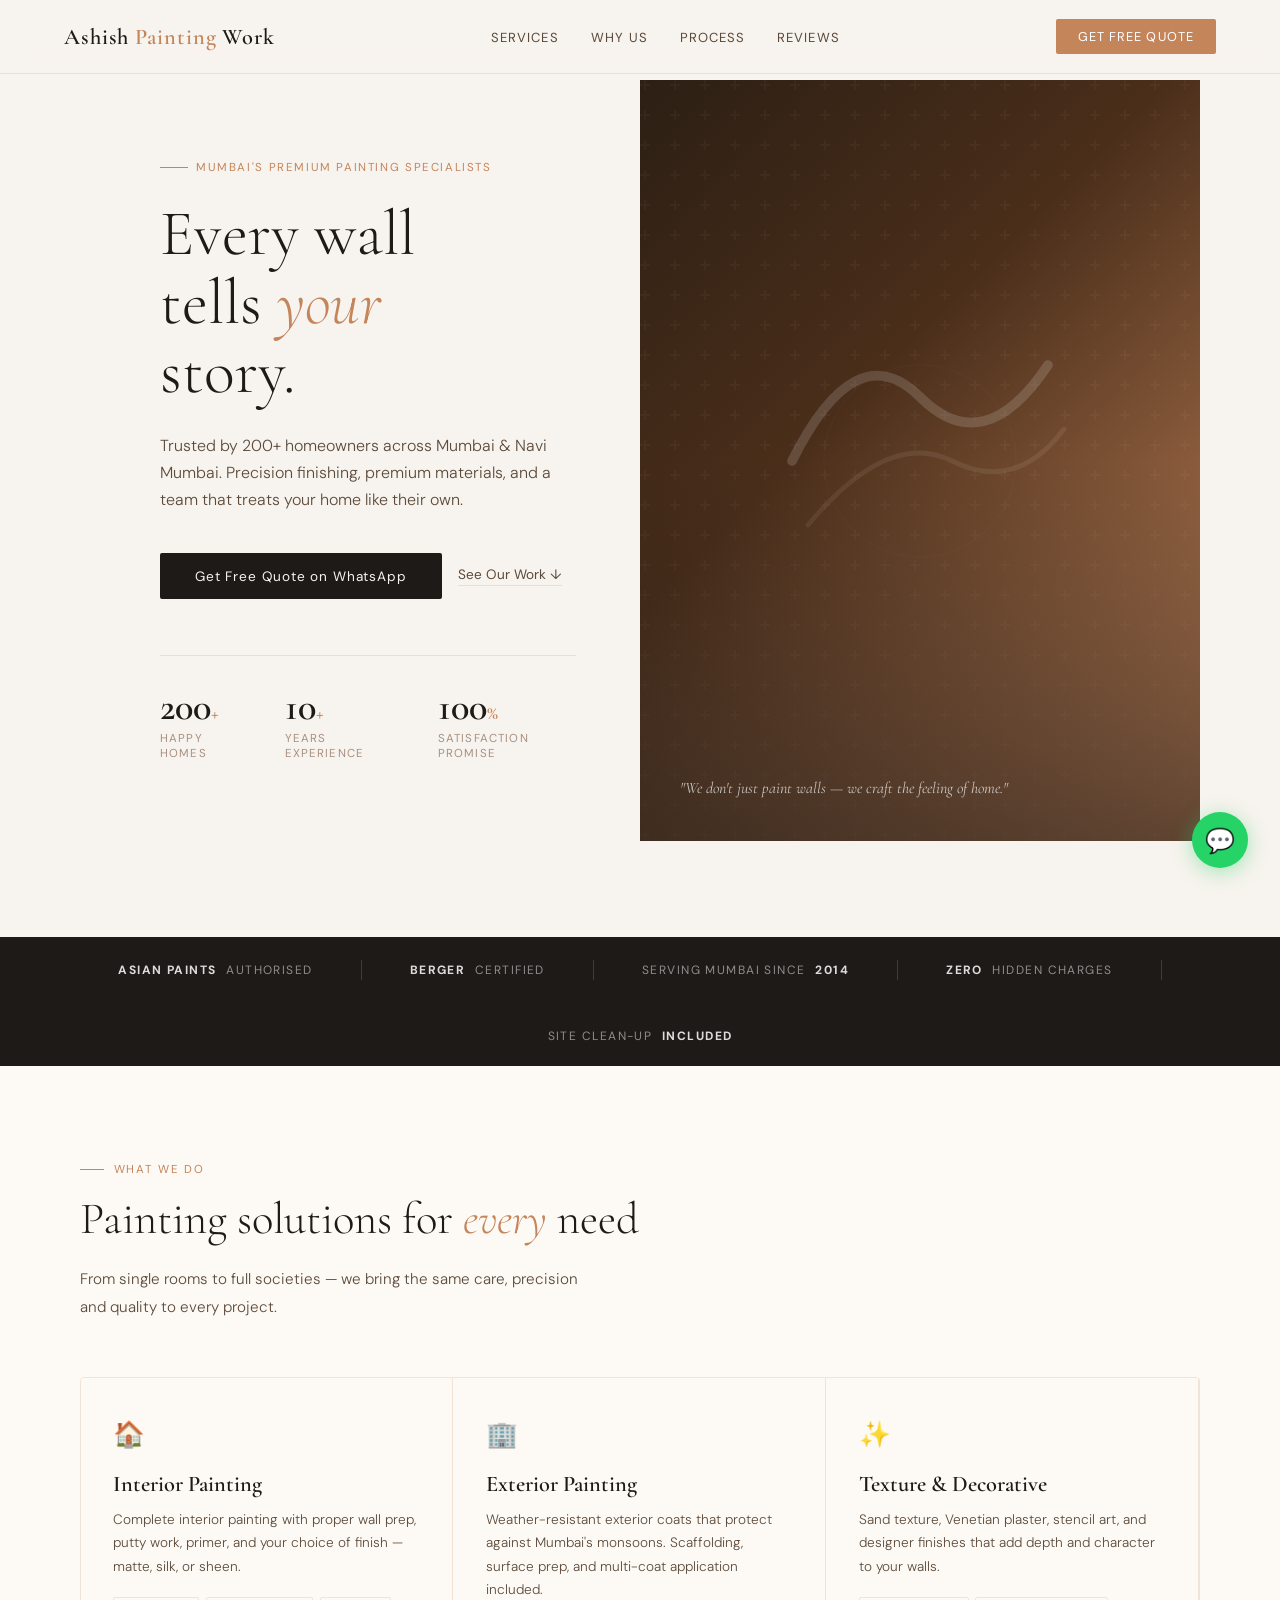
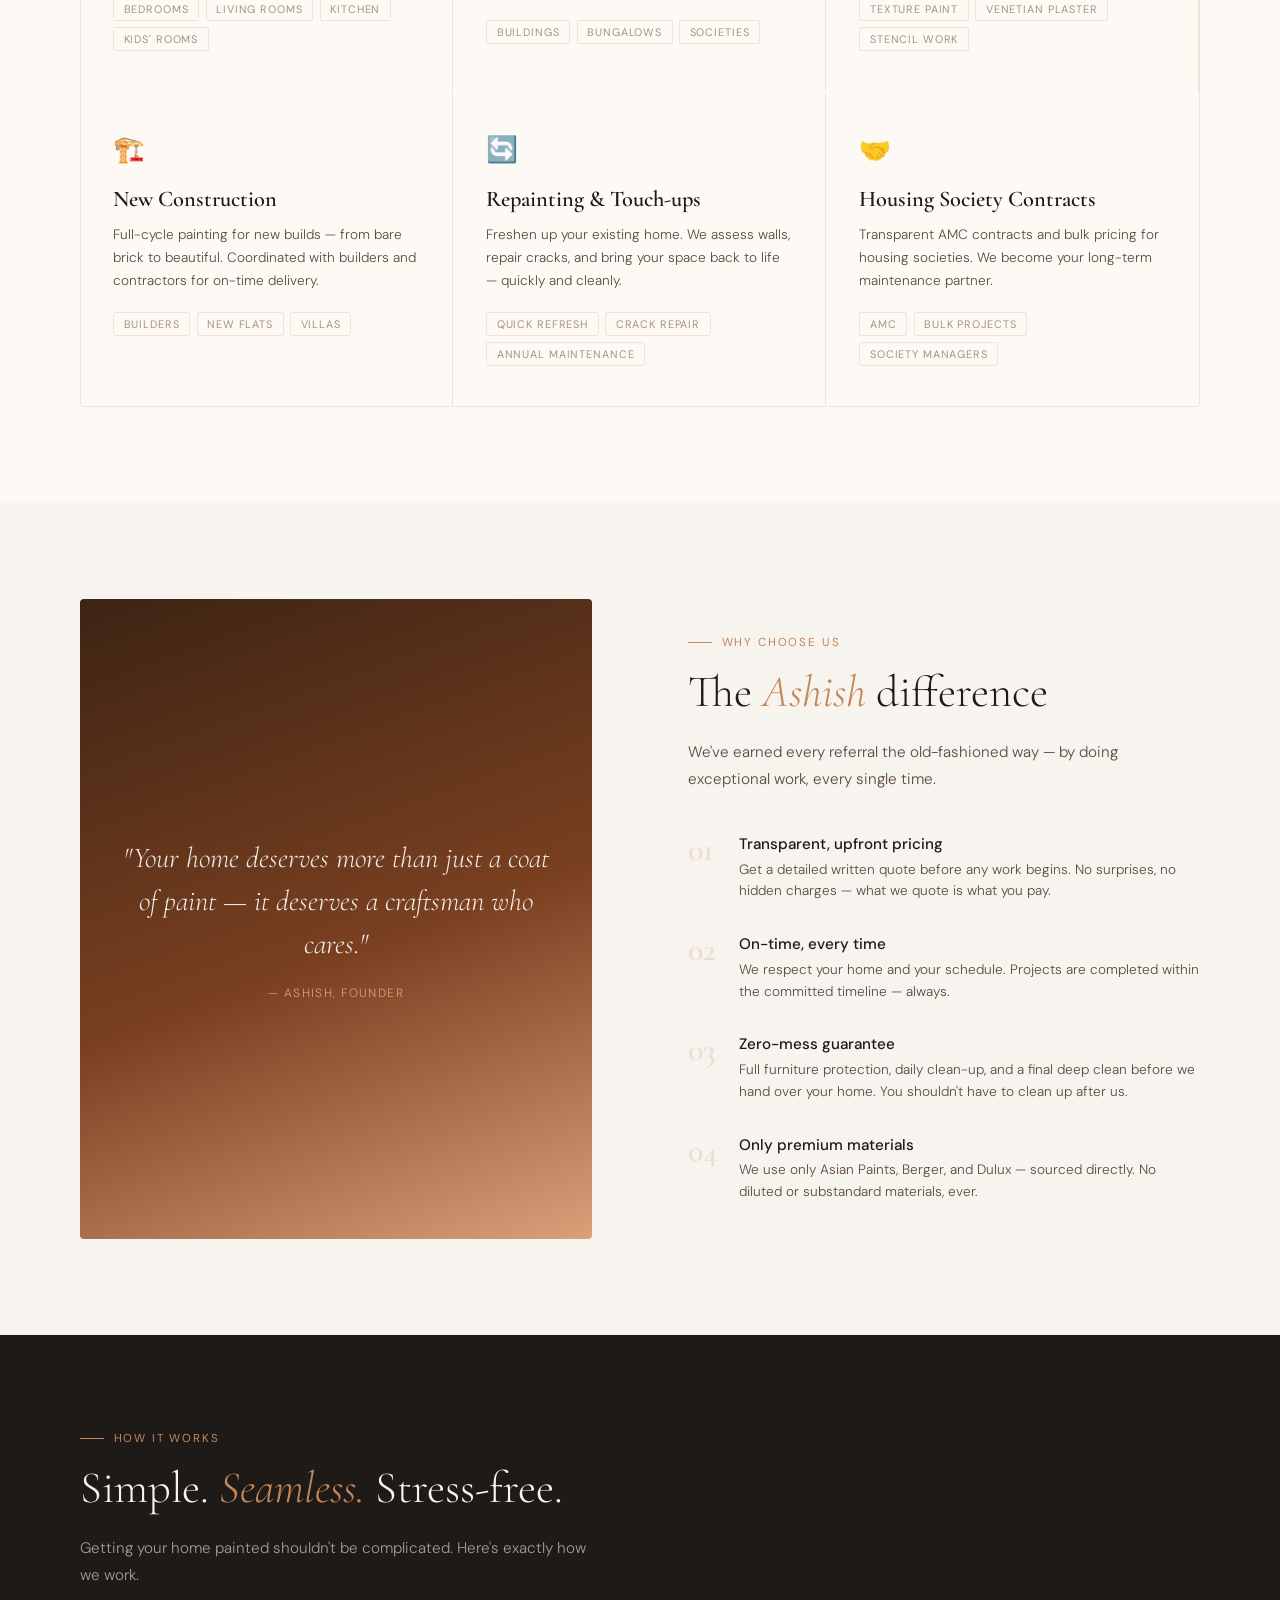
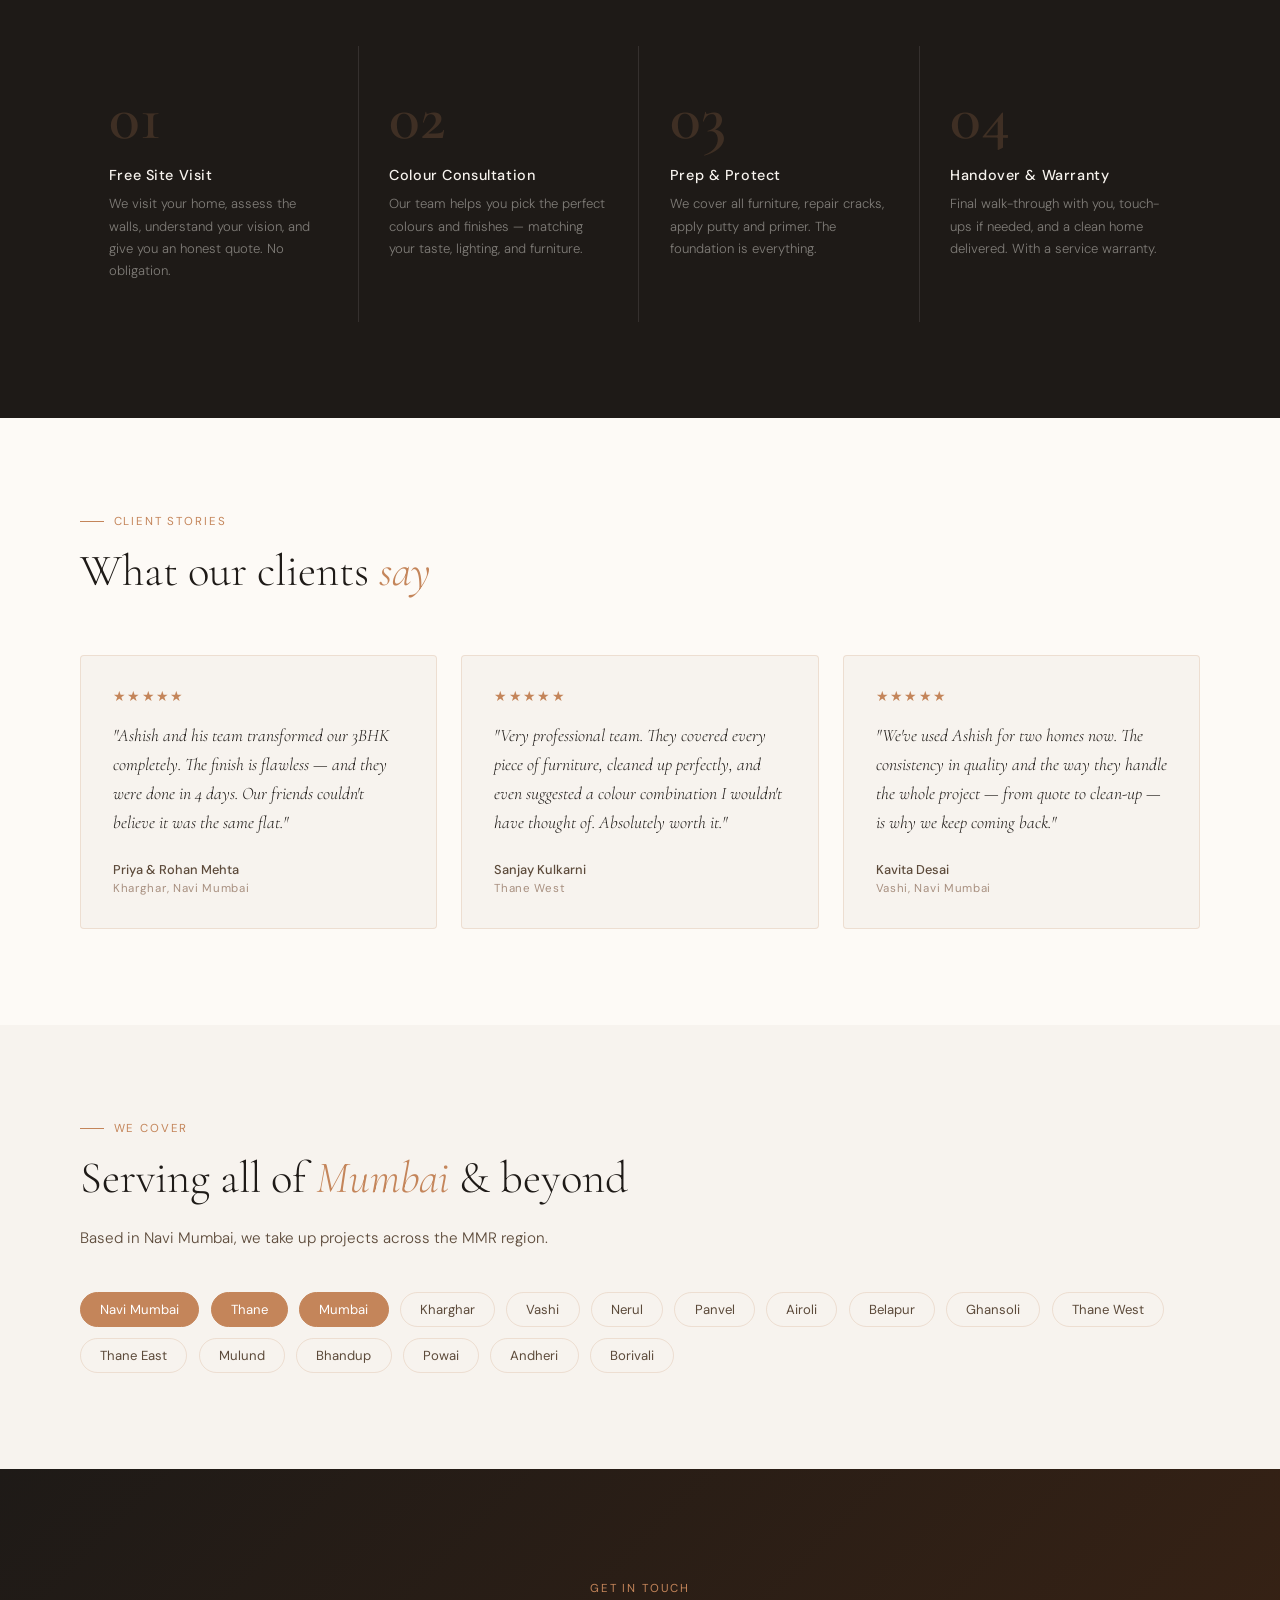
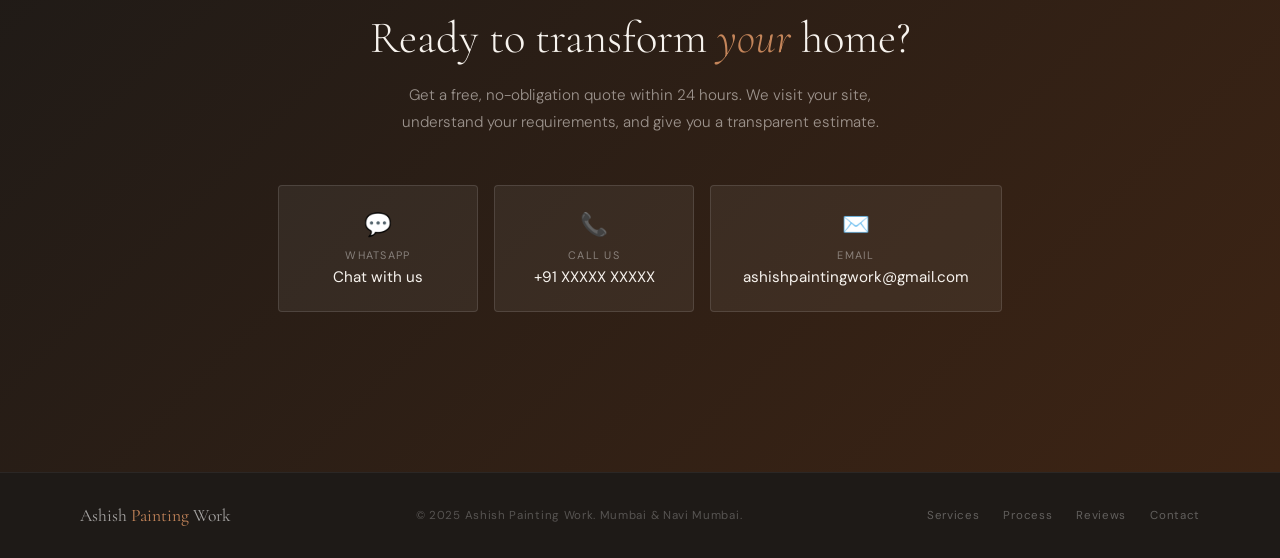
==== index.html @ 5269b021 "Add files via upload" ====
<!DOCTYPE html>
<html lang="en">
<head>
<meta charset="UTF-8">
<meta name="viewport" content="width=device-width, initial-scale=1.0">
<title>Ashish Painting Work — Premium Home Painting, Mumbai & Navi Mumbai</title>
<meta name="description" content="Mumbai's trusted premium home painting service. Serving Navi Mumbai, Thane & beyond. Quality finishes, on-time delivery, zero compromise.">
<link rel="preconnect" href="https://fonts.googleapis.com">
<link href="https://fonts.googleapis.com/css2?family=Cormorant+Garamond:ital,wght@0,300;0,400;0,600;1,300;1,400&family=DM+Sans:wght@300;400;500&display=swap" rel="stylesheet">
<style>
  :root {
    --cream: #F7F3EE;
    --warm-white: #FDFAF6;
    --clay: #C4855A;
    --clay-light: #D9A07A;
    --clay-dark: #8C5230;
    --charcoal: #1E1A17;
    --mid: #5C4A3A;
    --soft: #A89080;
    --border: rgba(196,133,90,0.2);
  }

  *, *::before, *::after { box-sizing: border-box; margin: 0; padding: 0; }

  html { scroll-behavior: smooth; }

  body {
    font-family: 'DM Sans', sans-serif;
    background: var(--cream);
    color: var(--charcoal);
    overflow-x: hidden;
  }

  /* ── NAV ── */
  nav {
    position: fixed; top: 0; left: 0; right: 0; z-index: 100;
    display: flex; justify-content: space-between; align-items: center;
    padding: 1.2rem 4rem;
    background: rgba(247,243,238,0.88);
    backdrop-filter: blur(12px);
    border-bottom: 1px solid var(--border);
    transition: padding 0.3s;
  }
  .nav-logo {
    font-family: 'Cormorant Garamond', serif;
    font-size: 1.4rem; font-weight: 600;
    letter-spacing: 0.04em; color: var(--charcoal);
    text-decoration: none;
  }
  .nav-logo span { color: var(--clay); }
  .nav-links { display: flex; gap: 2rem; list-style: none; }
  .nav-links a {
    font-size: 0.82rem; letter-spacing: 0.08em; text-transform: uppercase;
    text-decoration: none; color: var(--mid);
    transition: color 0.2s;
  }
  .nav-links a:hover { color: var(--clay); }
  .nav-cta {
    background: var(--clay); color: white;
    padding: 0.55rem 1.4rem; border-radius: 2px;
    font-size: 0.8rem; letter-spacing: 0.08em; text-transform: uppercase;
    text-decoration: none; transition: background 0.2s;
  }
  .nav-cta:hover { background: var(--clay-dark); color: white; }

  /* ── HERO ── */
  .hero {
    min-height: 100vh;
    display: grid; grid-template-columns: 1fr 1fr;
    padding-top: 80px;
    overflow: hidden;
  }
  .hero-left {
    display: flex; flex-direction: column; justify-content: center;
    padding: 5rem 4rem 5rem 5rem;
    position: relative;
  }
  .hero-badge {
    display: inline-flex; align-items: center; gap: 0.5rem;
    font-size: 0.72rem; letter-spacing: 0.14em; text-transform: uppercase;
    color: var(--clay); margin-bottom: 1.5rem;
  }
  .hero-badge::before {
    content: ''; width: 28px; height: 1px; background: var(--clay);
  }
  .hero-title {
    font-family: 'Cormorant Garamond', serif;
    font-size: clamp(3rem, 5vw, 5.2rem);
    font-weight: 300; line-height: 1.08;
    color: var(--charcoal); margin-bottom: 1.6rem;
  }
  .hero-title em { font-style: italic; color: var(--clay); }
  .hero-subtitle {
    font-size: 1rem; line-height: 1.7; color: var(--mid);
    max-width: 400px; margin-bottom: 2.5rem;
    font-weight: 300;
  }
  .hero-actions { display: flex; gap: 1rem; align-items: center; flex-wrap: wrap; }
  .btn-primary {
    background: var(--charcoal); color: var(--cream);
    padding: 0.9rem 2.2rem; border-radius: 2px;
    font-size: 0.85rem; letter-spacing: 0.06em;
    text-decoration: none; transition: background 0.2s, transform 0.2s;
    display: inline-block;
  }
  .btn-primary:hover { background: var(--clay); transform: translateY(-1px); }
  .btn-secondary {
    color: var(--mid); font-size: 0.85rem;
    text-decoration: none; display: flex; align-items: center; gap: 0.4rem;
    border-bottom: 1px solid var(--border); padding-bottom: 2px;
    transition: color 0.2s, border-color 0.2s;
  }
  .btn-secondary:hover { color: var(--clay); border-color: var(--clay); }

  .hero-stats {
    display: flex; gap: 2.5rem; margin-top: 3.5rem;
    padding-top: 2rem; border-top: 1px solid var(--border);
  }
  .stat-num {
    font-family: 'Cormorant Garamond', serif;
    font-size: 2.4rem; font-weight: 600; color: var(--charcoal);
    line-height: 1;
  }
  .stat-num span { font-size: 1.2rem; color: var(--clay); }
  .stat-label { font-size: 0.72rem; letter-spacing: 0.1em; text-transform: uppercase; color: var(--soft); margin-top: 0.3rem; }

  .hero-right {
    position: relative; overflow: hidden;
    background: var(--charcoal);
  }
  .hero-visual {
    width: 100%; height: 100%;
    background: linear-gradient(135deg, #2C1F14 0%, #4A2E1A 40%, #C4855A 100%);
    position: relative;
    display: flex; align-items: center; justify-content: center;
  }
  .hero-visual::before {
    content: '';
    position: absolute; inset: 0;
    background: url("data:image/svg+xml,%3Csvg width='60' height='60' viewBox='0 0 60 60' xmlns='http://www.w3.org/2000/svg'%3E%3Cg fill='none' fill-rule='evenodd'%3E%3Cg fill='%23ffffff' fill-opacity='0.03'%3E%3Cpath d='M36 34v-4h-2v4h-4v2h4v4h2v-4h4v-2h-4zm0-30V0h-2v4h-4v2h4v4h2V6h4V4h-4zM6 34v-4H4v4H0v2h4v4h2v-4h4v-2H6zM6 4V0H4v4H0v2h4v4h2V6h4V4H6z'/%3E%3C/g%3E%3C/g%3E%3C/svg%3E");
  }
  .hero-img-overlay {
    position: absolute; inset: 0;
    background: linear-gradient(to bottom, transparent 50%, rgba(30,26,23,0.6) 100%);
  }
  .hero-img-text {
    position: absolute; bottom: 2.5rem; left: 2.5rem; right: 2.5rem;
    font-family: 'Cormorant Garamond', serif;
    font-size: 1rem; font-style: italic; color: rgba(255,255,255,0.7);
    line-height: 1.6;
  }
  /* Paint stroke decorative SVG */
  .brush-stroke {
    width: 320px; height: 320px; opacity: 0.15;
  }

  /* ── TRUST BAR ── */
  .trust-bar {
    background: var(--charcoal);
    padding: 1.4rem 5rem;
    display: flex; align-items: center; justify-content: center;
    gap: 3rem; flex-wrap: wrap;
  }
  .trust-item {
    font-size: 0.75rem; letter-spacing: 0.12em; text-transform: uppercase;
    color: rgba(255,255,255,0.5); display: flex; align-items: center; gap: 0.6rem;
  }
  .trust-item strong { color: rgba(255,255,255,0.85); }
  .trust-divider { width: 1px; height: 20px; background: rgba(255,255,255,0.15); }

  /* ── SECTION SHARED ── */
  section { padding: 6rem 5rem; }
  .section-eyebrow {
    font-size: 0.72rem; letter-spacing: 0.16em; text-transform: uppercase;
    color: var(--clay); margin-bottom: 1rem;
    display: flex; align-items: center; gap: 0.6rem;
  }
  .section-eyebrow::before { content: ''; width: 24px; height: 1px; background: var(--clay); }
  .section-title {
    font-family: 'Cormorant Garamond', serif;
    font-size: clamp(2rem, 3.5vw, 3.2rem);
    font-weight: 300; line-height: 1.2; color: var(--charcoal);
    margin-bottom: 1.2rem;
  }
  .section-title em { font-style: italic; color: var(--clay); }
  .section-body { font-size: 0.95rem; line-height: 1.8; color: var(--mid); max-width: 520px; font-weight: 300; }

  /* ── SERVICES ── */
  #services { background: var(--warm-white); }
  .services-grid {
    display: grid; grid-template-columns: repeat(3, 1fr);
    gap: 1.5px; margin-top: 3.5rem;
    border: 1.5px solid var(--border); border-radius: 4px; overflow: hidden;
  }
  .service-card {
    background: var(--warm-white); padding: 2.5rem 2rem;
    border-right: 1.5px solid var(--border);
    transition: background 0.3s;
    position: relative; overflow: hidden;
  }
  .service-card:last-child { border-right: none; }
  .service-card::before {
    content: ''; position: absolute; bottom: 0; left: 0;
    width: 0; height: 2px; background: var(--clay);
    transition: width 0.4s;
  }
  .service-card:hover { background: #FDF5EE; }
  .service-card:hover::before { width: 100%; }
  .service-icon {
    font-size: 1.6rem; margin-bottom: 1.2rem;
  }
  .service-name {
    font-family: 'Cormorant Garamond', serif;
    font-size: 1.4rem; font-weight: 600; color: var(--charcoal);
    margin-bottom: 0.7rem;
  }
  .service-desc {
    font-size: 0.85rem; line-height: 1.7; color: var(--mid); font-weight: 300;
  }
  .service-tags {
    display: flex; flex-wrap: wrap; gap: 0.4rem; margin-top: 1.2rem;
  }
  .tag {
    font-size: 0.68rem; letter-spacing: 0.08em; text-transform: uppercase;
    padding: 0.25rem 0.6rem; border: 1px solid var(--border);
    color: var(--soft); border-radius: 2px;
  }

  /* ── WHY US ── */
  #why {
    display: grid; grid-template-columns: 1fr 1fr; gap: 6rem;
    align-items: center;
  }
  .why-visual {
    background: var(--charcoal); border-radius: 4px;
    aspect-ratio: 4/5; position: relative; overflow: hidden;
    display: flex; align-items: center; justify-content: center;
  }
  .why-visual-inner {
    width: 100%; height: 100%;
    background: linear-gradient(160deg, #3D2414 0%, #7A4020 55%, var(--clay-light) 100%);
    display: flex; align-items: center; justify-content: center;
  }
  .why-quote {
    font-family: 'Cormorant Garamond', serif;
    font-size: 1.8rem; font-style: italic; font-weight: 300;
    color: rgba(255,255,255,0.9); text-align: center; padding: 2rem;
    line-height: 1.5;
  }
  .why-quote cite {
    display: block; margin-top: 1.2rem;
    font-size: 0.75rem; font-style: normal;
    letter-spacing: 0.12em; text-transform: uppercase;
    color: var(--clay-light); font-family: 'DM Sans', sans-serif;
  }
  .why-points { display: flex; flex-direction: column; gap: 2rem; margin-top: 2.5rem; }
  .why-point { display: flex; gap: 1.2rem; align-items: flex-start; }
  .why-number {
    font-family: 'Cormorant Garamond', serif;
    font-size: 2rem; font-weight: 600; color: var(--border);
    line-height: 1; flex-shrink: 0; width: 2rem;
  }
  .why-point-title {
    font-size: 0.95rem; font-weight: 500; color: var(--charcoal); margin-bottom: 0.3rem;
  }
  .why-point-desc { font-size: 0.85rem; color: var(--mid); line-height: 1.6; font-weight: 300; }

  /* ── PROCESS ── */
  #process { background: var(--charcoal); color: var(--cream); }
  #process .section-title { color: var(--cream); }
  #process .section-body { color: rgba(247,243,238,0.6); }
  .process-steps {
    display: grid; grid-template-columns: repeat(4, 1fr);
    gap: 2px; margin-top: 3.5rem;
  }
  .process-step {
    padding: 2.5rem 1.8rem;
    border-right: 1px solid rgba(247,243,238,0.1);
    position: relative;
  }
  .process-step:last-child { border-right: none; }
  .step-num {
    font-family: 'Cormorant Garamond', serif;
    font-size: 4rem; font-weight: 600; line-height: 1;
    color: rgba(196,133,90,0.2); margin-bottom: 1rem;
  }
  .step-title {
    font-size: 0.9rem; font-weight: 500; color: var(--cream);
    margin-bottom: 0.6rem; letter-spacing: 0.04em;
  }
  .step-desc { font-size: 0.82rem; color: rgba(247,243,238,0.45); line-height: 1.7; font-weight: 300; }

  /* ── TESTIMONIALS ── */
  #testimonials { background: var(--warm-white); }
  .testimonials-grid {
    display: grid; grid-template-columns: repeat(3, 1fr);
    gap: 1.5rem; margin-top: 3.5rem;
  }
  .testimonial-card {
    background: var(--cream); border: 1px solid var(--border);
    border-radius: 4px; padding: 2rem;
    transition: box-shadow 0.3s;
  }
  .testimonial-card:hover { box-shadow: 0 8px 32px rgba(196,133,90,0.12); }
  .stars { color: var(--clay); font-size: 0.85rem; margin-bottom: 1rem; letter-spacing: 0.1em; }
  .testimonial-text {
    font-family: 'Cormorant Garamond', serif;
    font-size: 1.1rem; font-style: italic; font-weight: 300;
    line-height: 1.65; color: var(--charcoal); margin-bottom: 1.5rem;
  }
  .testimonial-author { font-size: 0.8rem; font-weight: 500; color: var(--mid); }
  .testimonial-location { font-size: 0.72rem; color: var(--soft); margin-top: 0.15rem; letter-spacing: 0.06em; }

  /* ── SERVICE AREAS ── */
  #areas { background: var(--cream); }
  .areas-grid {
    display: flex; flex-wrap: wrap; gap: 0.7rem; margin-top: 2.5rem;
  }
  .area-chip {
    padding: 0.5rem 1.2rem;
    border: 1px solid var(--border); border-radius: 100px;
    font-size: 0.82rem; color: var(--mid);
    transition: all 0.2s;
  }
  .area-chip:hover { border-color: var(--clay); color: var(--clay); background: rgba(196,133,90,0.05); }
  .area-chip.primary {
    background: var(--clay); color: white; border-color: var(--clay);
  }

  /* ── CTA SECTION ── */
  #contact {
    background: linear-gradient(135deg, #1E1A17 0%, #3D2414 100%);
    text-align: center; padding: 7rem 5rem;
  }
  #contact .section-eyebrow { justify-content: center; }
  #contact .section-eyebrow::before { display: none; }
  #contact .section-title { color: var(--cream); text-align: center; margin: 0 auto 1rem; }
  #contact .section-body { color: rgba(247,243,238,0.55); text-align: center; margin: 0 auto 3rem; }
  .contact-options {
    display: flex; gap: 1rem; justify-content: center; flex-wrap: wrap;
    margin-bottom: 3rem;
  }
  .contact-card {
    background: rgba(255,255,255,0.06);
    border: 1px solid rgba(255,255,255,0.12);
    border-radius: 4px; padding: 1.5rem 2rem;
    text-decoration: none; color: var(--cream);
    transition: background 0.2s, border-color 0.2s;
    text-align: center; min-width: 200px;
  }
  .contact-card:hover { background: rgba(196,133,90,0.15); border-color: var(--clay); }
  .contact-card-icon { font-size: 1.4rem; margin-bottom: 0.6rem; }
  .contact-card-label { font-size: 0.68rem; letter-spacing: 0.12em; text-transform: uppercase; color: rgba(255,255,255,0.4); margin-bottom: 0.3rem; }
  .contact-card-value { font-size: 0.95rem; font-weight: 400; }

  /* ── FOOTER ── */
  footer {
    background: var(--charcoal); padding: 2rem 5rem;
    display: flex; justify-content: space-between; align-items: center;
    border-top: 1px solid rgba(255,255,255,0.06); flex-wrap: wrap; gap: 1rem;
  }
  .footer-logo {
    font-family: 'Cormorant Garamond', serif;
    font-size: 1.1rem; color: rgba(255,255,255,0.6);
  }
  .footer-logo span { color: var(--clay); }
  .footer-copy { font-size: 0.72rem; color: rgba(255,255,255,0.25); letter-spacing: 0.06em; }
  .footer-links { display: flex; gap: 1.5rem; }
  .footer-links a { font-size: 0.72rem; color: rgba(255,255,255,0.3); text-decoration: none; letter-spacing: 0.06em; transition: color 0.2s; }
  .footer-links a:hover { color: var(--clay); }

  /* ── WHATSAPP FLOAT ── */
  .whatsapp-float {
    position: fixed; bottom: 2rem; right: 2rem; z-index: 200;
    background: #25D366; color: white;
    width: 56px; height: 56px; border-radius: 50%;
    display: flex; align-items: center; justify-content: center;
    font-size: 1.5rem; text-decoration: none;
    box-shadow: 0 4px 20px rgba(37,211,102,0.4);
    transition: transform 0.2s, box-shadow 0.2s;
  }
  .whatsapp-float:hover {
    transform: scale(1.1);
    box-shadow: 0 6px 28px rgba(37,211,102,0.55);
  }

  /* ── ANIMATIONS ── */
  .fade-up {
    opacity: 0; transform: translateY(24px);
    animation: fadeUp 0.7s ease forwards;
  }
  @keyframes fadeUp {
    to { opacity: 1; transform: translateY(0); }
  }
  .delay-1 { animation-delay: 0.15s; }
  .delay-2 { animation-delay: 0.3s; }
  .delay-3 { animation-delay: 0.45s; }
  .delay-4 { animation-delay: 0.6s; }

  /* ── RESPONSIVE ── */
  @media (max-width: 900px) {
    nav { padding: 1rem 1.5rem; }
    .nav-links { display: none; }
    .hero { grid-template-columns: 1fr; }
    .hero-right { height: 300px; }
    .hero-left { padding: 3rem 1.5rem; }
    section { padding: 4rem 1.5rem; }
    .services-grid { grid-template-columns: 1fr; }
    .service-card { border-right: none; border-bottom: 1.5px solid var(--border); }
    #why { grid-template-columns: 1fr; gap: 2.5rem; }
    .process-steps { grid-template-columns: 1fr 1fr; }
    .process-step { border-bottom: 1px solid rgba(247,243,238,0.1); }
    .testimonials-grid { grid-template-columns: 1fr; }
    footer { flex-direction: column; text-align: center; padding: 2rem 1.5rem; }
    #contact { padding: 4rem 1.5rem; }
    .trust-bar { padding: 1.2rem 1.5rem; gap: 1.2rem; }
    .trust-divider { display: none; }
  }
</style>
</head>
<body>

<!-- NAV -->
<nav>
  <a href="#" class="nav-logo">Ashish <span>Painting</span> Work</a>
  <ul class="nav-links">
    <li><a href="#services">Services</a></li>
    <li><a href="#why">Why Us</a></li>
    <li><a href="#process">Process</a></li>
    <li><a href="#testimonials">Reviews</a></li>
  </ul>
  <a href="https://wa.me/91XXXXXXXXXX?text=Hi%2C%20I%27m%20interested%20in%20a%20painting%20quote" class="nav-cta" target="_blank">Get Free Quote</a>
</nav>

<!-- HERO -->
<section class="hero">
  <div class="hero-left">
    <div class="hero-badge fade-up">Mumbai's Premium Painting Specialists</div>
    <h1 class="hero-title fade-up delay-1">
      Every wall<br>tells <em>your</em><br>story.
    </h1>
    <p class="hero-subtitle fade-up delay-2">
      Trusted by 200+ homeowners across Mumbai & Navi Mumbai. Precision finishing, premium materials, and a team that treats your home like their own.
    </p>
    <div class="hero-actions fade-up delay-3">
      <a href="https://wa.me/91XXXXXXXXXX?text=Hi%2C%20I%27d%20like%20a%20free%20quote" class="btn-primary" target="_blank">Get Free Quote on WhatsApp</a>
      <a href="#services" class="btn-secondary">See Our Work ↓</a>
    </div>
    <div class="hero-stats fade-up delay-4">
      <div>
        <div class="stat-num">200<span>+</span></div>
        <div class="stat-label">Happy Homes</div>
      </div>
      <div>
        <div class="stat-num">10<span>+</span></div>
        <div class="stat-label">Years Experience</div>
      </div>
      <div>
        <div class="stat-num">100<span>%</span></div>
        <div class="stat-label">Satisfaction Promise</div>
      </div>
    </div>
  </div>
  <div class="hero-right">
    <div class="hero-visual">
      <svg class="brush-stroke" viewBox="0 0 200 200" fill="none" xmlns="http://www.w3.org/2000/svg">
        <path d="M20 100 Q60 20 100 60 Q140 100 180 40" stroke="white" stroke-width="6" stroke-linecap="round" fill="none"/>
        <path d="M30 140 Q80 80 120 100 Q160 120 190 80" stroke="white" stroke-width="3" stroke-linecap="round" fill="none" opacity="0.5"/>
        <circle cx="100" cy="100" r="60" stroke="white" stroke-width="1" opacity="0.1"/>
        <circle cx="100" cy="100" r="40" stroke="white" stroke-width="0.5" opacity="0.08"/>
      </svg>
      <div class="hero-img-overlay"></div>
      <div class="hero-img-text">
        "We don't just paint walls — we craft the feeling of home."
      </div>
    </div>
  </div>
</section>

<!-- TRUST BAR -->
<div class="trust-bar">
  <div class="trust-item"><strong>Asian Paints</strong> Authorised</div>
  <div class="trust-divider"></div>
  <div class="trust-item"><strong>Berger</strong> Certified</div>
  <div class="trust-divider"></div>
  <div class="trust-item">Serving Mumbai since <strong>2014</strong></div>
  <div class="trust-divider"></div>
  <div class="trust-item"><strong>Zero</strong> Hidden Charges</div>
  <div class="trust-divider"></div>
  <div class="trust-item">Site Clean-up <strong>Included</strong></div>
</div>

<!-- SERVICES -->
<section id="services">
  <div class="section-eyebrow">What We Do</div>
  <h2 class="section-title">Painting solutions for <em>every</em> need</h2>
  <p class="section-body">From single rooms to full societies — we bring the same care, precision and quality to every project.</p>

  <div class="services-grid">
    <div class="service-card">
      <div class="service-icon">🏠</div>
      <div class="service-name">Interior Painting</div>
      <p class="service-desc">Complete interior painting with proper wall prep, putty work, primer, and your choice of finish — matte, silk, or sheen.</p>
      <div class="service-tags">
        <span class="tag">Bedrooms</span>
        <span class="tag">Living Rooms</span>
        <span class="tag">Kitchen</span>
        <span class="tag">Kids' Rooms</span>
      </div>
    </div>
    <div class="service-card">
      <div class="service-icon">🏢</div>
      <div class="service-name">Exterior Painting</div>
      <p class="service-desc">Weather-resistant exterior coats that protect against Mumbai's monsoons. Scaffolding, surface prep, and multi-coat application included.</p>
      <div class="service-tags">
        <span class="tag">Buildings</span>
        <span class="tag">Bungalows</span>
        <span class="tag">Societies</span>
      </div>
    </div>
    <div class="service-card">
      <div class="service-icon">✨</div>
      <div class="service-name">Texture & Decorative</div>
      <p class="service-desc">Sand texture, Venetian plaster, stencil art, and designer finishes that add depth and character to your walls.</p>
      <div class="service-tags">
        <span class="tag">Texture Paint</span>
        <span class="tag">Venetian Plaster</span>
        <span class="tag">Stencil Work</span>
      </div>
    </div>
    <div class="service-card">
      <div class="service-icon">🏗️</div>
      <div class="service-name">New Construction</div>
      <p class="service-desc">Full-cycle painting for new builds — from bare brick to beautiful. Coordinated with builders and contractors for on-time delivery.</p>
      <div class="service-tags">
        <span class="tag">Builders</span>
        <span class="tag">New Flats</span>
        <span class="tag">Villas</span>
      </div>
    </div>
    <div class="service-card">
      <div class="service-icon">🔄</div>
      <div class="service-name">Repainting & Touch-ups</div>
      <p class="service-desc">Freshen up your existing home. We assess walls, repair cracks, and bring your space back to life — quickly and cleanly.</p>
      <div class="service-tags">
        <span class="tag">Quick Refresh</span>
        <span class="tag">Crack Repair</span>
        <span class="tag">Annual Maintenance</span>
      </div>
    </div>
    <div class="service-card">
      <div class="service-icon">🤝</div>
      <div class="service-name">Housing Society Contracts</div>
      <p class="service-desc">Transparent AMC contracts and bulk pricing for housing societies. We become your long-term maintenance partner.</p>
      <div class="service-tags">
        <span class="tag">AMC</span>
        <span class="tag">Bulk Projects</span>
        <span class="tag">Society Managers</span>
      </div>
    </div>
  </div>
</section>

<!-- WHY US -->
<section id="why">
  <div class="why-visual">
    <div class="why-visual-inner">
      <div class="why-quote">
        "Your home deserves more than just a coat of paint — it deserves a craftsman who cares."
        <cite>— Ashish, Founder</cite>
      </div>
    </div>
  </div>
  <div>
    <div class="section-eyebrow">Why Choose Us</div>
    <h2 class="section-title">The <em>Ashish</em> difference</h2>
    <p class="section-body">We've earned every referral the old-fashioned way — by doing exceptional work, every single time.</p>

    <div class="why-points">
      <div class="why-point">
        <div class="why-number">01</div>
        <div>
          <div class="why-point-title">Transparent, upfront pricing</div>
          <p class="why-point-desc">Get a detailed written quote before any work begins. No surprises, no hidden charges — what we quote is what you pay.</p>
        </div>
      </div>
      <div class="why-point">
        <div class="why-number">02</div>
        <div>
          <div class="why-point-title">On-time, every time</div>
          <p class="why-point-desc">We respect your home and your schedule. Projects are completed within the committed timeline — always.</p>
        </div>
      </div>
      <div class="why-point">
        <div class="why-number">03</div>
        <div>
          <div class="why-point-title">Zero-mess guarantee</div>
          <p class="why-point-desc">Full furniture protection, daily clean-up, and a final deep clean before we hand over your home. You shouldn't have to clean up after us.</p>
        </div>
      </div>
      <div class="why-point">
        <div class="why-number">04</div>
        <div>
          <div class="why-point-title">Only premium materials</div>
          <p class="why-point-desc">We use only Asian Paints, Berger, and Dulux — sourced directly. No diluted or substandard materials, ever.</p>
        </div>
      </div>
    </div>
  </div>
</section>

<!-- PROCESS -->
<section id="process">
  <div class="section-eyebrow">How It Works</div>
  <h2 class="section-title">Simple. <em>Seamless.</em> Stress-free.</h2>
  <p class="section-body">Getting your home painted shouldn't be complicated. Here's exactly how we work.</p>

  <div class="process-steps">
    <div class="process-step">
      <div class="step-num">01</div>
      <div class="step-title">Free Site Visit</div>
      <p class="step-desc">We visit your home, assess the walls, understand your vision, and give you an honest quote. No obligation.</p>
    </div>
    <div class="process-step">
      <div class="step-num">02</div>
      <div class="step-title">Colour Consultation</div>
      <p class="step-desc">Our team helps you pick the perfect colours and finishes — matching your taste, lighting, and furniture.</p>
    </div>
    <div class="process-step">
      <div class="step-num">03</div>
      <div class="step-title">Prep & Protect</div>
      <p class="step-desc">We cover all furniture, repair cracks, apply putty and primer. The foundation is everything.</p>
    </div>
    <div class="process-step">
      <div class="step-num">04</div>
      <div class="step-title">Handover & Warranty</div>
      <p class="step-desc">Final walk-through with you, touch-ups if needed, and a clean home delivered. With a service warranty.</p>
    </div>
  </div>
</section>

<!-- TESTIMONIALS -->
<section id="testimonials">
  <div class="section-eyebrow">Client Stories</div>
  <h2 class="section-title">What our clients <em>say</em></h2>

  <div class="testimonials-grid">
    <div class="testimonial-card">
      <div class="stars">★★★★★</div>
      <p class="testimonial-text">"Ashish and his team transformed our 3BHK completely. The finish is flawless — and they were done in 4 days. Our friends couldn't believe it was the same flat."</p>
      <div class="testimonial-author">Priya & Rohan Mehta</div>
      <div class="testimonial-location">Kharghar, Navi Mumbai</div>
    </div>
    <div class="testimonial-card">
      <div class="stars">★★★★★</div>
      <p class="testimonial-text">"Very professional team. They covered every piece of furniture, cleaned up perfectly, and even suggested a colour combination I wouldn't have thought of. Absolutely worth it."</p>
      <div class="testimonial-author">Sanjay Kulkarni</div>
      <div class="testimonial-location">Thane West</div>
    </div>
    <div class="testimonial-card">
      <div class="stars">★★★★★</div>
      <p class="testimonial-text">"We've used Ashish for two homes now. The consistency in quality and the way they handle the whole project — from quote to clean-up — is why we keep coming back."</p>
      <div class="testimonial-author">Kavita Desai</div>
      <div class="testimonial-location">Vashi, Navi Mumbai</div>
    </div>
  </div>
</section>

<!-- SERVICE AREAS -->
<section id="areas">
  <div class="section-eyebrow">We Cover</div>
  <h2 class="section-title">Serving all of <em>Mumbai</em> & beyond</h2>
  <p class="section-body">Based in Navi Mumbai, we take up projects across the MMR region.</p>
  <div class="areas-grid">
    <span class="area-chip primary">Navi Mumbai</span>
    <span class="area-chip primary">Thane</span>
    <span class="area-chip primary">Mumbai</span>
    <span class="area-chip">Kharghar</span>
    <span class="area-chip">Vashi</span>
    <span class="area-chip">Nerul</span>
    <span class="area-chip">Panvel</span>
    <span class="area-chip">Airoli</span>
    <span class="area-chip">Belapur</span>
    <span class="area-chip">Ghansoli</span>
    <span class="area-chip">Thane West</span>
    <span class="area-chip">Thane East</span>
    <span class="area-chip">Mulund</span>
    <span class="area-chip">Bhandup</span>
    <span class="area-chip">Powai</span>
    <span class="area-chip">Andheri</span>
    <span class="area-chip">Borivali</span>
  </div>
</section>

<!-- CTA / CONTACT -->
<section id="contact">
  <div class="section-eyebrow">Get In Touch</div>
  <h2 class="section-title" style="max-width:600px;">Ready to transform <em>your</em> home?</h2>
  <p class="section-body" style="max-width:480px;">Get a free, no-obligation quote within 24 hours. We visit your site, understand your requirements, and give you a transparent estimate.</p>

  <div class="contact-options">
    <a href="https://wa.me/91XXXXXXXXXX?text=Hi%20Ashish%2C%20I%27d%20like%20a%20free%20quote%20for%20painting" class="contact-card" target="_blank">
      <div class="contact-card-icon">💬</div>
      <div class="contact-card-label">WhatsApp</div>
      <div class="contact-card-value">Chat with us</div>
    </a>
    <a href="tel:+91XXXXXXXXXX" class="contact-card">
      <div class="contact-card-icon">📞</div>
      <div class="contact-card-label">Call Us</div>
      <div class="contact-card-value">+91 XXXXX XXXXX</div>
    </a>
    <a href="mailto:ashishpaintingwork@gmail.com" class="contact-card">
      <div class="contact-card-icon">✉️</div>
      <div class="contact-card-label">Email</div>
      <div class="contact-card-value">ashishpaintingwork@gmail.com</div>
    </a>
  </div>
</section>

<!-- FOOTER -->
<footer>
  <div class="footer-logo">Ashish <span>Painting</span> Work</div>
  <div class="footer-copy">© 2025 Ashish Painting Work. Mumbai & Navi Mumbai.</div>
  <div class="footer-links">
    <a href="#services">Services</a>
    <a href="#process">Process</a>
    <a href="#testimonials">Reviews</a>
    <a href="#contact">Contact</a>
  </div>
</footer>

<!-- WHATSAPP FLOAT -->
<a href="https://wa.me/91XXXXXXXXXX?text=Hi%20Ashish%2C%20I%27m%20interested%20in%20a%20painting%20quote" class="whatsapp-float" target="_blank" title="Chat on WhatsApp">💬</a>

</body>
</html>
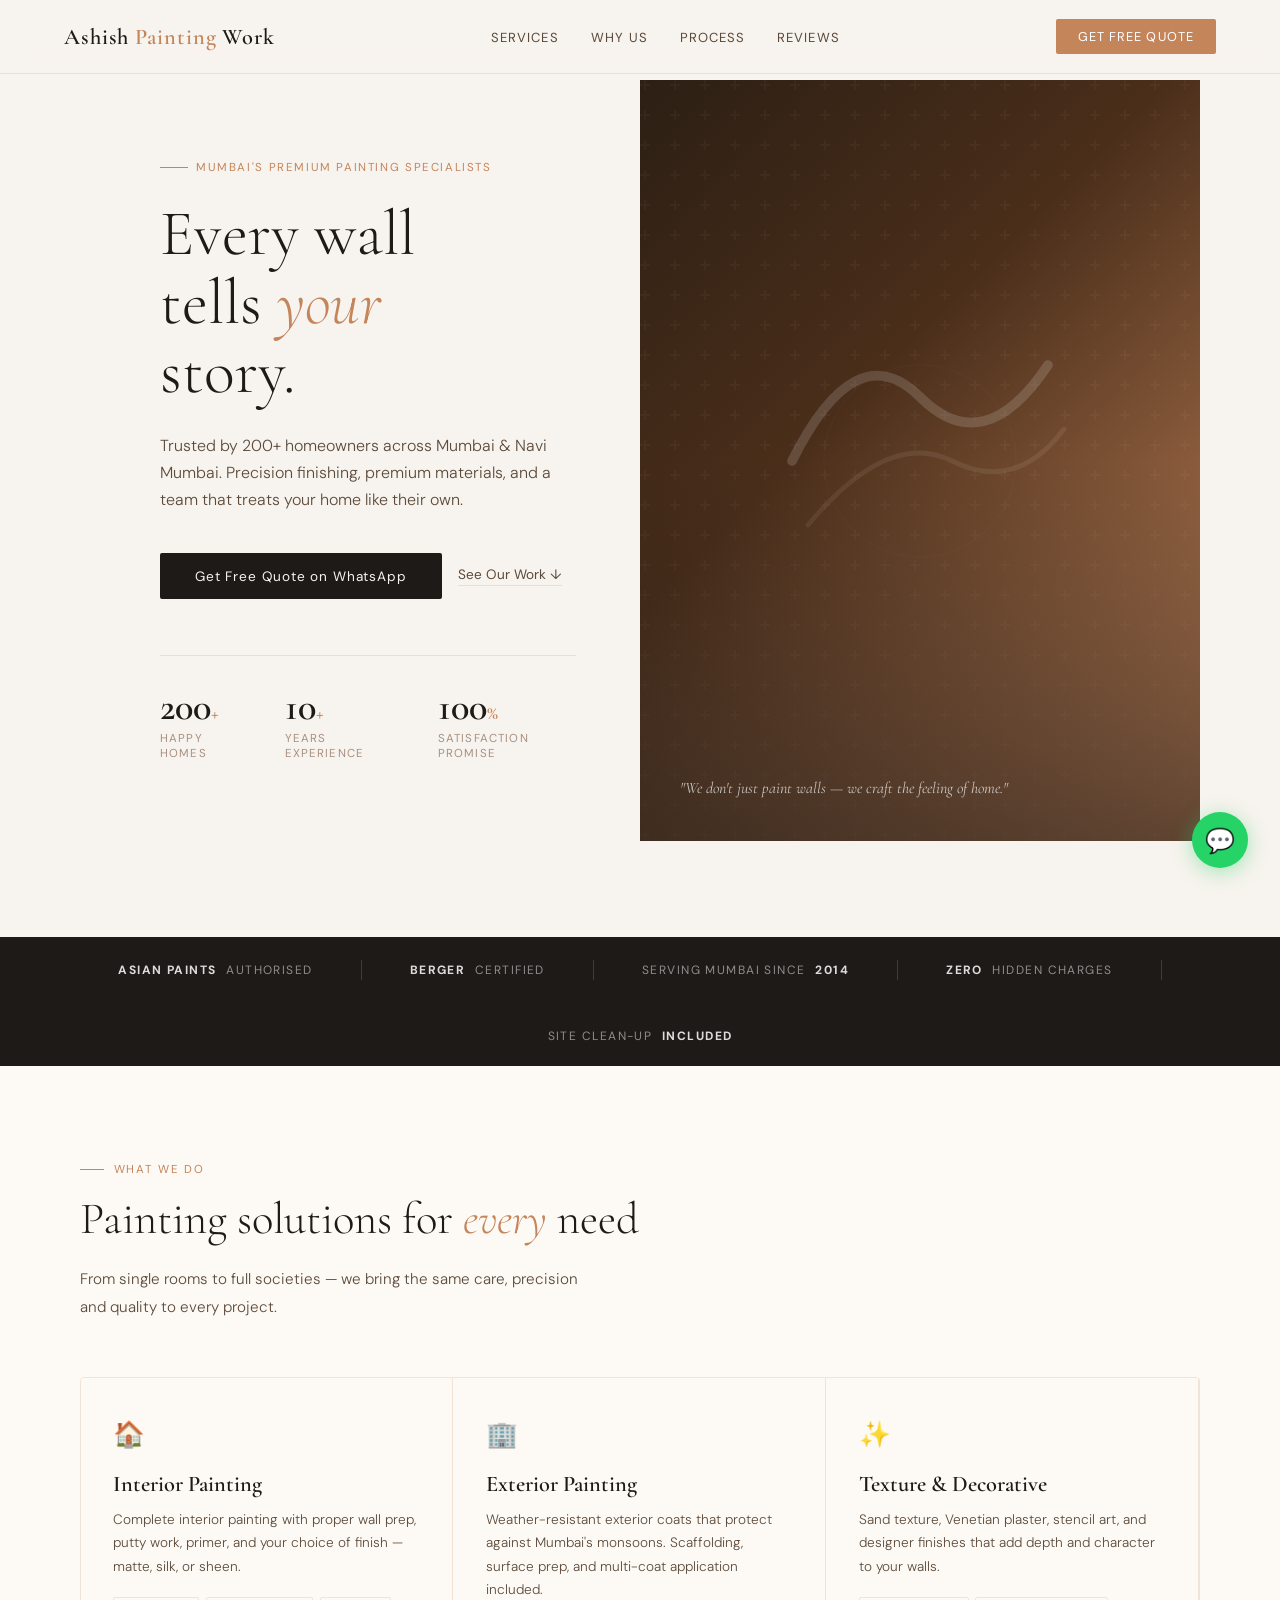
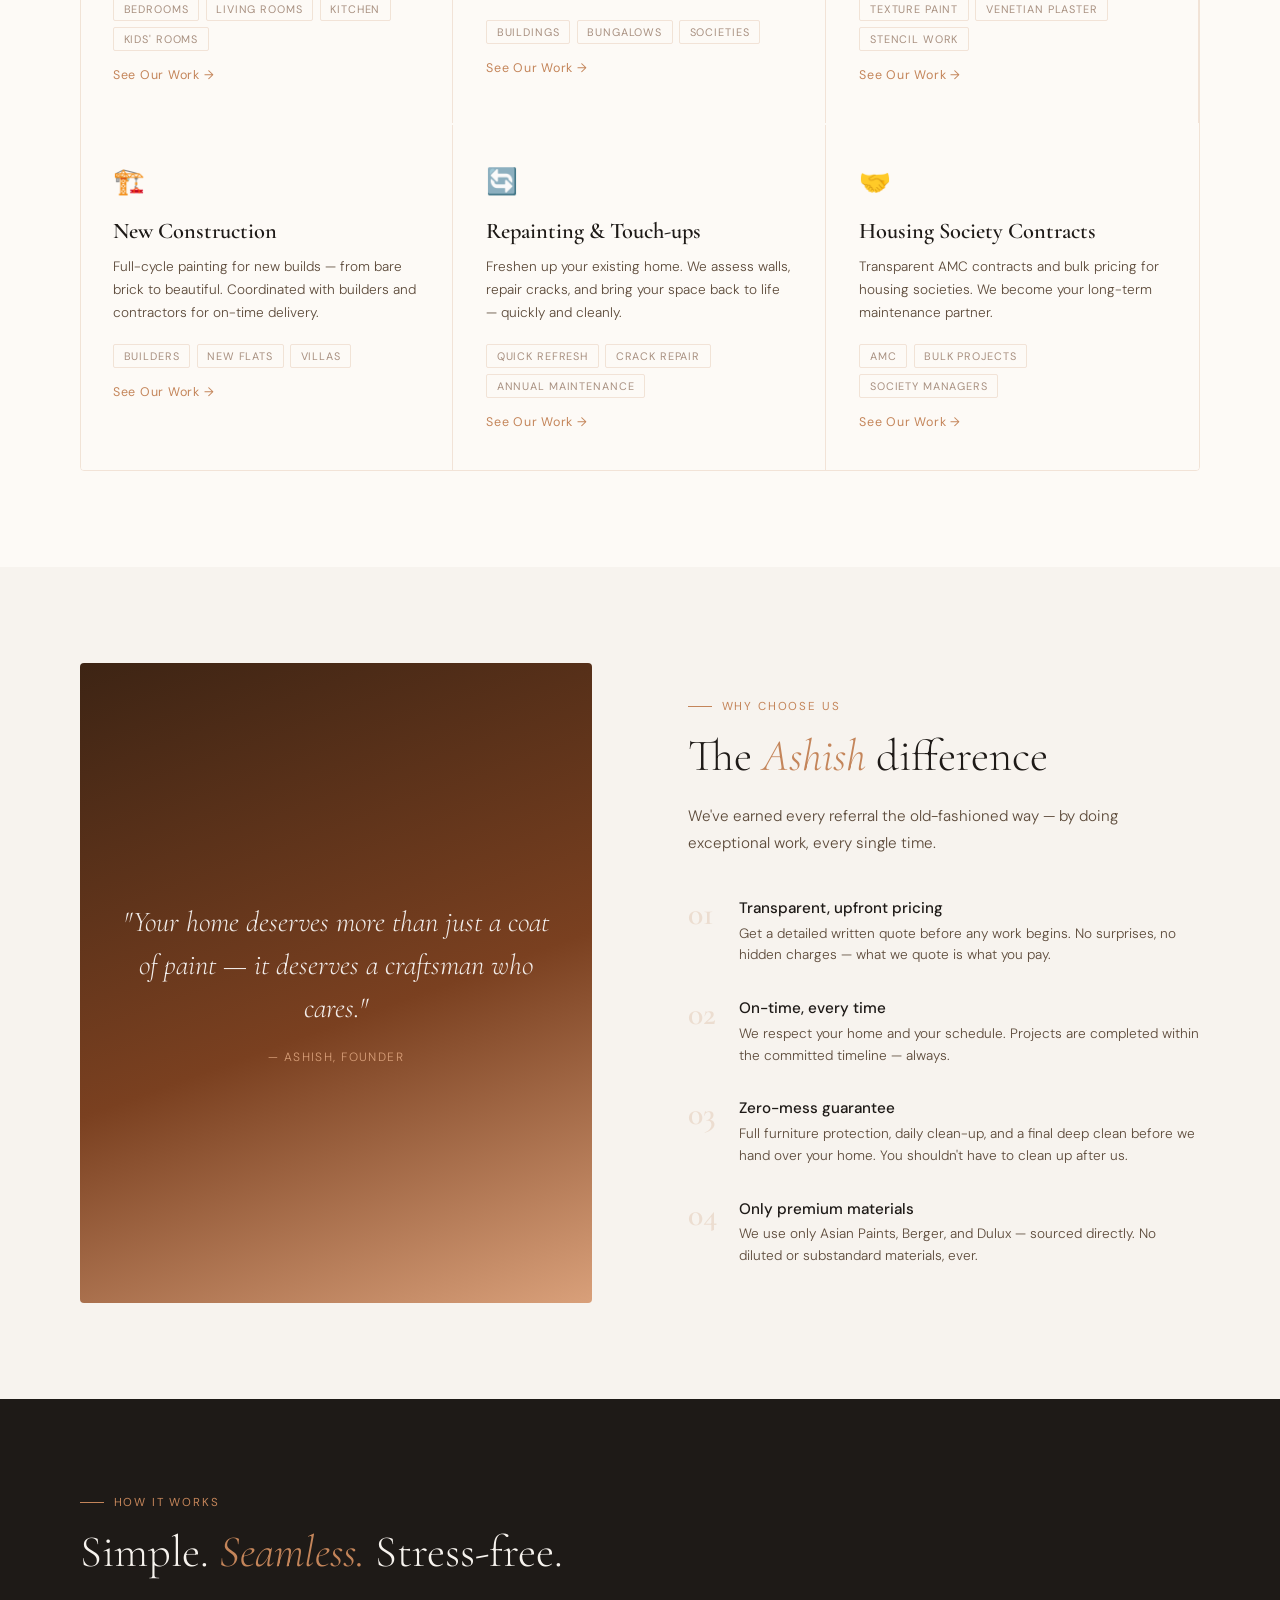
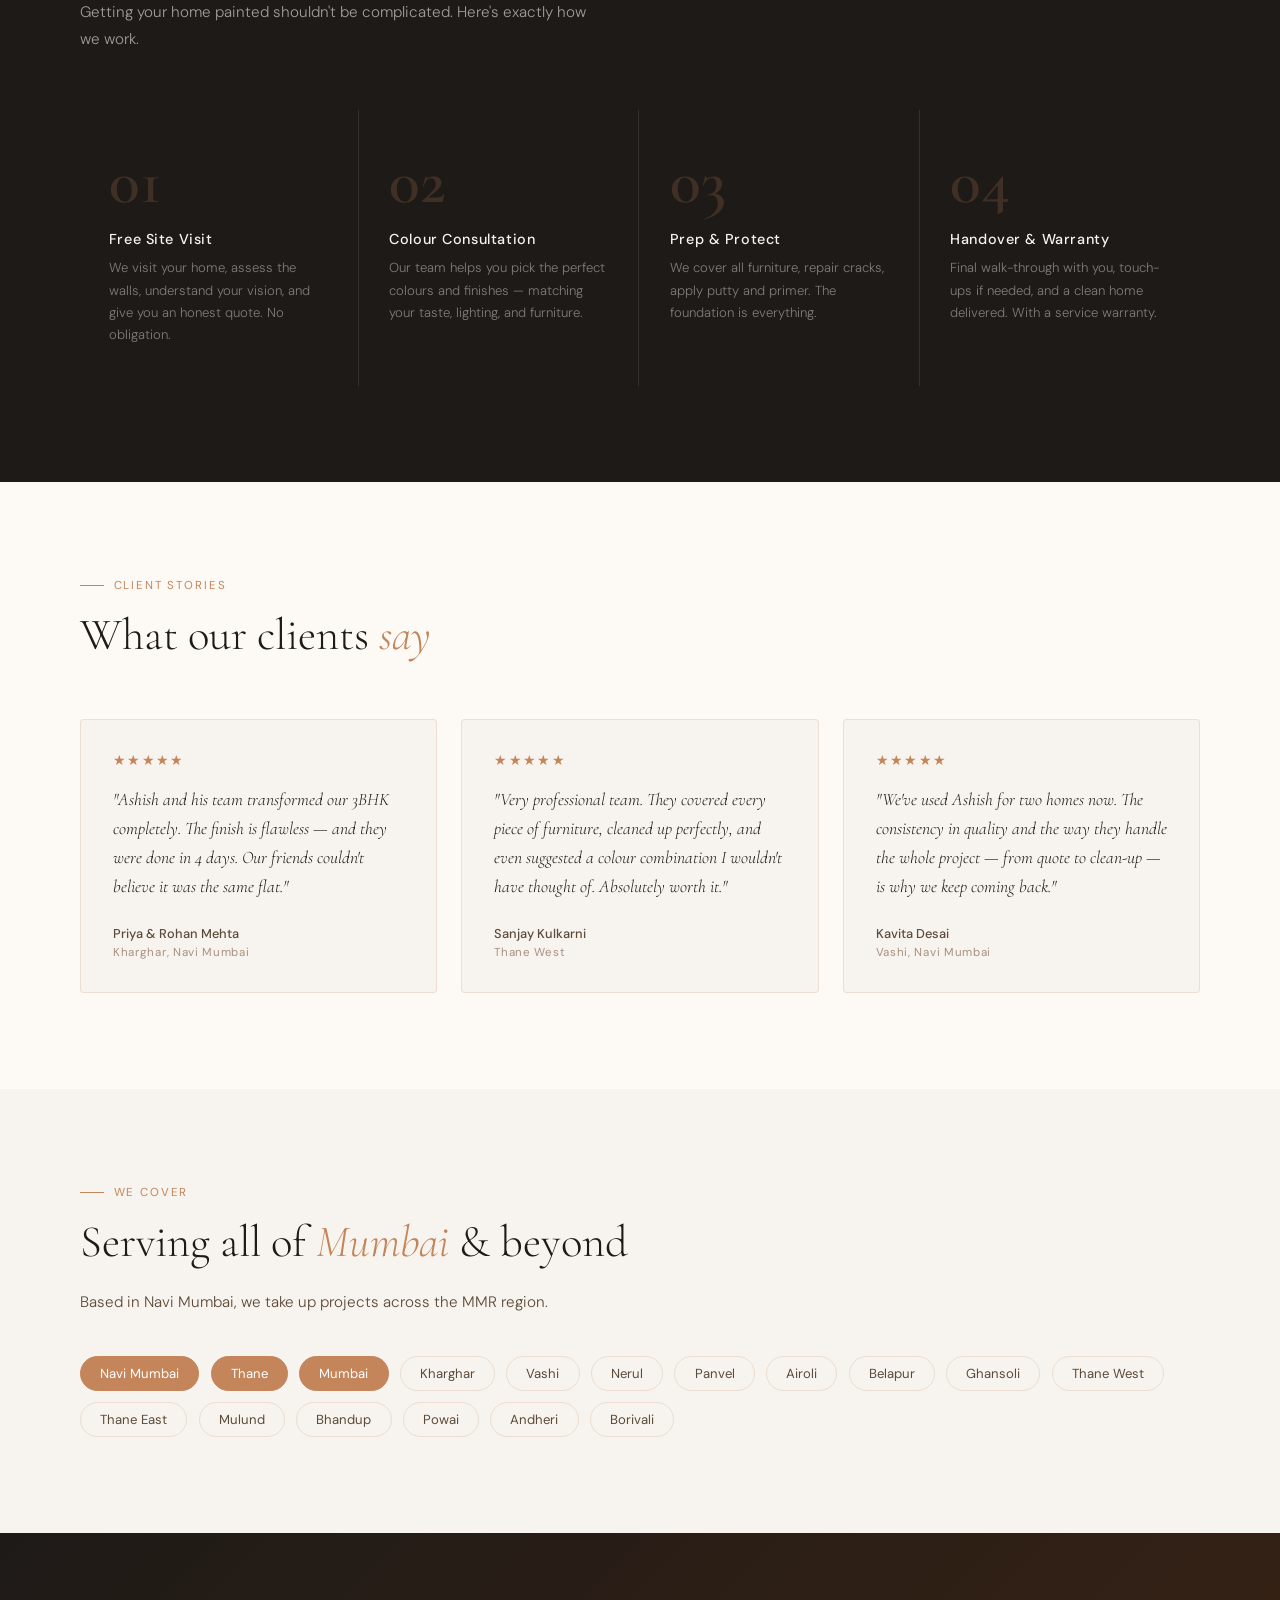
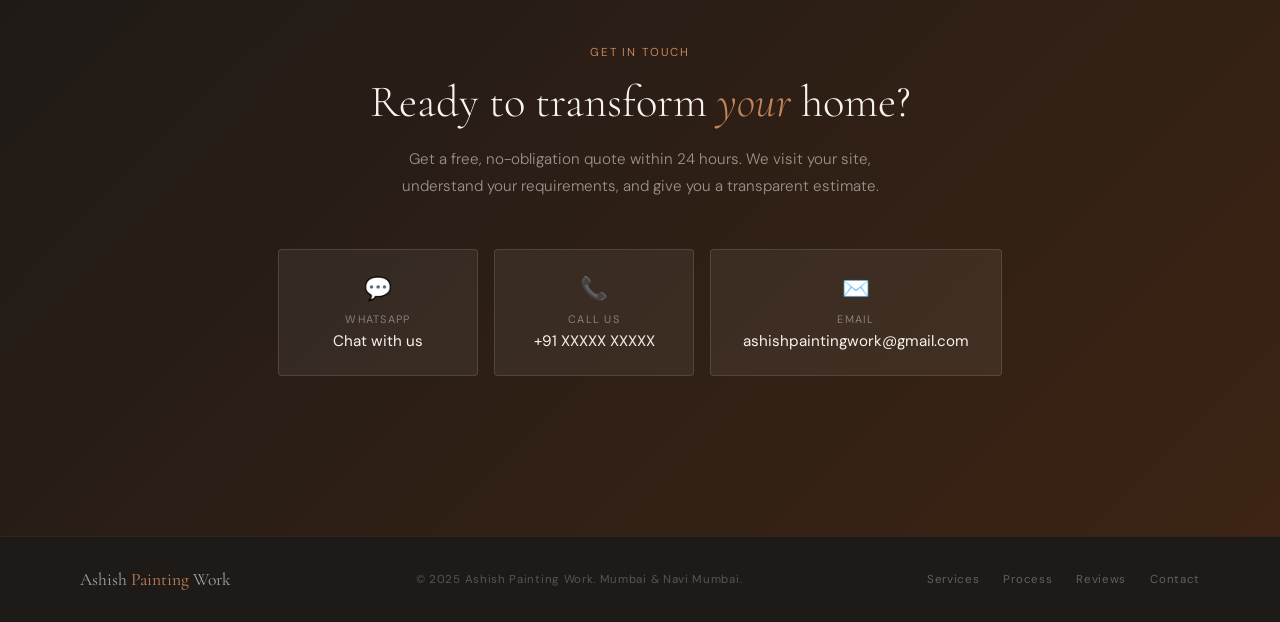
==== commit 8e7108f3: "Add files via upload" ====
--- a/index.html
+++ b/index.html
@@ -497,67 +497,60 @@
   <p class="section-body">From single rooms to full societies — we bring the same care, precision and quality to every project.</p>
 
   <div class="services-grid">
-    <div class="service-card">
+    <a href="interior-painting.html" class="service-card" style="text-decoration:none">
       <div class="service-icon">🏠</div>
       <div class="service-name">Interior Painting</div>
       <p class="service-desc">Complete interior painting with proper wall prep, putty work, primer, and your choice of finish — matte, silk, or sheen.</p>
       <div class="service-tags">
-        <span class="tag">Bedrooms</span>
-        <span class="tag">Living Rooms</span>
-        <span class="tag">Kitchen</span>
-        <span class="tag">Kids' Rooms</span>
-      </div>
-    </div>
-    <div class="service-card">
+        <span class="tag">Bedrooms</span><span class="tag">Living Rooms</span><span class="tag">Kitchen</span><span class="tag">Kids' Rooms</span>
+      </div>
+      <div style="margin-top:1rem;font-size:0.78rem;color:var(--clay);letter-spacing:0.06em">See Our Work →</div>
+    </a>
+    <a href="exterior-painting.html" class="service-card" style="text-decoration:none">
       <div class="service-icon">🏢</div>
       <div class="service-name">Exterior Painting</div>
       <p class="service-desc">Weather-resistant exterior coats that protect against Mumbai's monsoons. Scaffolding, surface prep, and multi-coat application included.</p>
       <div class="service-tags">
-        <span class="tag">Buildings</span>
-        <span class="tag">Bungalows</span>
-        <span class="tag">Societies</span>
-      </div>
-    </div>
-    <div class="service-card">
+        <span class="tag">Buildings</span><span class="tag">Bungalows</span><span class="tag">Societies</span>
+      </div>
+      <div style="margin-top:1rem;font-size:0.78rem;color:var(--clay);letter-spacing:0.06em">See Our Work →</div>
+    </a>
+    <a href="texture-decorative.html" class="service-card" style="text-decoration:none">
       <div class="service-icon">✨</div>
       <div class="service-name">Texture & Decorative</div>
       <p class="service-desc">Sand texture, Venetian plaster, stencil art, and designer finishes that add depth and character to your walls.</p>
       <div class="service-tags">
-        <span class="tag">Texture Paint</span>
-        <span class="tag">Venetian Plaster</span>
-        <span class="tag">Stencil Work</span>
-      </div>
-    </div>
-    <div class="service-card">
+        <span class="tag">Texture Paint</span><span class="tag">Venetian Plaster</span><span class="tag">Stencil Work</span>
+      </div>
+      <div style="margin-top:1rem;font-size:0.78rem;color:var(--clay);letter-spacing:0.06em">See Our Work →</div>
+    </a>
+    <a href="new-construction.html" class="service-card" style="text-decoration:none">
       <div class="service-icon">🏗️</div>
       <div class="service-name">New Construction</div>
       <p class="service-desc">Full-cycle painting for new builds — from bare brick to beautiful. Coordinated with builders and contractors for on-time delivery.</p>
       <div class="service-tags">
-        <span class="tag">Builders</span>
-        <span class="tag">New Flats</span>
-        <span class="tag">Villas</span>
-      </div>
-    </div>
-    <div class="service-card">
+        <span class="tag">Builders</span><span class="tag">New Flats</span><span class="tag">Villas</span>
+      </div>
+      <div style="margin-top:1rem;font-size:0.78rem;color:var(--clay);letter-spacing:0.06em">See Our Work →</div>
+    </a>
+    <a href="repainting-touchups.html" class="service-card" style="text-decoration:none">
       <div class="service-icon">🔄</div>
       <div class="service-name">Repainting & Touch-ups</div>
       <p class="service-desc">Freshen up your existing home. We assess walls, repair cracks, and bring your space back to life — quickly and cleanly.</p>
       <div class="service-tags">
-        <span class="tag">Quick Refresh</span>
-        <span class="tag">Crack Repair</span>
-        <span class="tag">Annual Maintenance</span>
-      </div>
-    </div>
-    <div class="service-card">
+        <span class="tag">Quick Refresh</span><span class="tag">Crack Repair</span><span class="tag">Annual Maintenance</span>
+      </div>
+      <div style="margin-top:1rem;font-size:0.78rem;color:var(--clay);letter-spacing:0.06em">See Our Work →</div>
+    </a>
+    <a href="society-contracts.html" class="service-card" style="text-decoration:none">
       <div class="service-icon">🤝</div>
       <div class="service-name">Housing Society Contracts</div>
       <p class="service-desc">Transparent AMC contracts and bulk pricing for housing societies. We become your long-term maintenance partner.</p>
       <div class="service-tags">
-        <span class="tag">AMC</span>
-        <span class="tag">Bulk Projects</span>
-        <span class="tag">Society Managers</span>
-      </div>
-    </div>
+        <span class="tag">AMC</span><span class="tag">Bulk Projects</span><span class="tag">Society Managers</span>
+      </div>
+      <div style="margin-top:1rem;font-size:0.78rem;color:var(--clay);letter-spacing:0.06em">See Our Work →</div>
+    </a>
   </div>
 </section>
 
